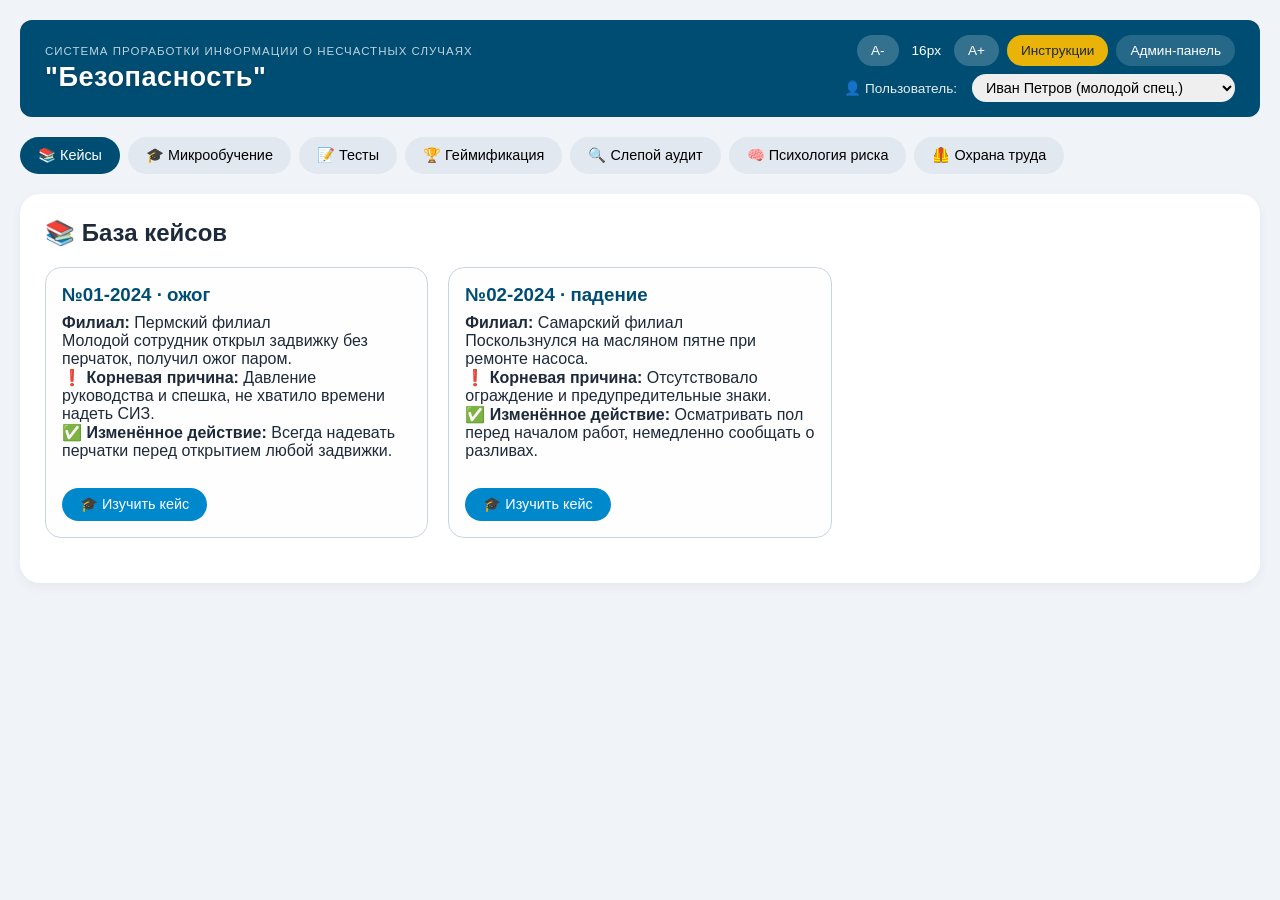
==== 1 прототип.html @ bc88277e "Add files via upload" ====
<!DOCTYPE html>
<html lang="ru">
	<head>
		<meta charset="UTF-8">
			<meta name="viewport" content="width=device-width, initial-scale=1.0">
				<title>Система проработки информации о несчастных случаях "Безопасность"</title>
				<script src="https://cdn.jsdelivr.net/npm/qrcode@1.5.1/build/qrcode.min.js"></script>
				<link rel="stylesheet" href="ot-styles.css">
					<style>
						* { margin: 0; padding: 0; box-sizing: border-box; }
						body { font-family: 'Segoe UI', Roboto, sans-serif; background: #f0f4f8; color: #1e2a3a; }
						.app-container { max-width: 1400px; margin: 0 auto; padding: 20px; }
						header { display: flex; justify-content: space-between; align-items: center; background: #004d73; color: white; padding: 15px 25px; border-radius: 12px; margin-bottom: 20px; flex-wrap: wrap; }
                        .user-block { display: flex; align-items: center; gap: 15px; }
						.user-block select { padding: 5px 10px; border-radius: 20px; border: none; font-size: 0.9rem; }
						.tabs { display: flex; gap: 8px; margin-bottom: 20px; flex-wrap: wrap; }
						.tab-btn { background: #e2e8f0; border: none; padding: 10px 18px; border-radius: 40px; font-weight: 500; cursor: pointer; font-size: 0.9rem; transition: all 0.3s ease; }
						.tab-btn:hover { background: #cbd5e1; }
						.tab-btn.active { background: #004d73; color: white; }
						.tab-content { display: none; background: white; padding: 25px; border-radius: 20px; box-shadow: 0 4px 12px rgba(0,0,0,0.05); }
						.tab-content.active { display: block; }
						.cards-grid { display: grid; grid-template-columns: repeat(auto-fill, minmax(320px, 1fr)); gap: 20px; margin-top: 20px; }
						.case-card { border: 1px solid #cbd5e1; border-radius: 16px; padding: 16px; background: #fefefe; position: relative; transition: all 0.2s ease; }
						.case-card:hover { box-shadow: 0 4px 12px rgba(0,0,0,0.08); }
						.case-card h3 { color: #004d73; margin-bottom: 8px; }
						.case-card .badge-status { display: inline-block; font-size: 0.75rem; padding: 2px 10px; border-radius: 20px; margin-left: 8px; }
						.case-card .badge-status.learned { background: #dcfce7; color: #166534; }
						.case-card .badge-status.passed { background: #dbeafe; color: #1e40af; }
						.case-card .badge-status.archived { background: #f3f4f6; color: #6b7280; }
						.btn-primary { background: #0088cc; color: white; border: none; padding: 8px 18px; border-radius: 30px; cursor: pointer; margin-top: 10px; transition: background 0.2s ease; font-size: 0.9rem; }
						.btn-primary:hover { background: #006699; }
						.btn-secondary { background: #6b7280; color: white; border: none; padding: 5px 15px; border-radius: 20px; cursor: pointer; margin-top: 5px; font-size: 0.8rem; }
						.btn-secondary:hover { background: #4b5563; }
						.btn-success { background: #22c55e; color: white; border: none; padding: 8px 18px; border-radius: 30px; cursor: pointer; margin-top: 10px; }
						.btn-success:hover { background: #16a34a; }
						.badge { display: inline-block; background: gold; padding: 4px 12px; border-radius: 20px; margin: 2px; font-size: 0.8rem; font-weight: 500; }
						textarea { width: 100%; margin-top: 10px; padding: 10px; border-radius: 12px; border: 1px solid #cbd5e1; font-family: inherit; resize: vertical; }
						textarea:focus { outline: 2px solid #004d73; border-color: transparent; }
						.timer { font-weight: bold; color: #dc2626; margin-left: 10px; }
						#leaderboard table { width: 100%; border-collapse: collapse; margin-top: 15px; }
						#leaderboard th, #leaderboard td { border: 1px solid #cbd5e1; padding: 10px 12px; text-align: left; }
						#leaderboard th { background: #f1f5f9; font-weight: 600; }
						.toast { position: fixed; bottom: 30px; right: 30px; background: #1e293b; color: white; padding: 14px 24px; border-radius: 30px; opacity: 0; transition: opacity 0.4s ease; z-index: 999; box-shadow: 0 8px 24px rgba(0,0,0,0.2); max-width: 400px; font-size: 0.95rem; }
						.toast.show { opacity: 1; }
						.toast.success { background: #16a34a; }
						.toast.error { background: #dc2626; }
						.qr-canvas { margin: 10px 0; }
						.prize-block { background: linear-gradient(135deg, #fef3c7, #fde68a); padding: 20px; border-radius: 12px; border: 2px solid #f59e0b; margin: 15px 0; text-align: center; }
						.prize-block .emoji-big { font-size: 2.5rem; }
						.prize-block h4 { color: #92400e; margin: 8px 0; }
						.prize-block p { color: #78350f; }
						.report-output { background: #f0fdf4; padding: 20px; border-radius: 12px; border: 2px solid #86efac; margin-top: 15px; }
						.report-output pre { background: #1e293b; color: #e2e8f0; padding: 15px; border-radius: 8px; font-size: 12px; overflow-x: auto; white-space: pre-wrap; font-family: 'Courier New', monospace; }
						.simulation-block { background: #fef2f2; padding: 20px; border-radius: 12px; border: 2px dashed #fca5a5; margin-top: 20px; }
						.simulation-block .scene { background: #e5e7eb; padding: 20px; border-radius: 8px; text-align: center; margin: 10px 0; font-size: 1.5rem; }
						.audit-sample-warning { background: #f3f4f6; padding: 30px; border-radius: 16px; text-align: center; }
						.audit-sample-warning .emoji-big { font-size: 3rem; margin-bottom: 10px; }
						@media print { body { background: white; } .tabs, .user-block, .btn-primary, .btn-secondary, .btn-success { display: none; } }
						@media (max-width: 768px) { .app-container { padding: 10px; } header { flex-direction: column; gap: 10px; text-align: center; } .cards-grid { grid-template-columns: 1fr; } .tabs { justify-content: center; } .tab-btn { font-size: 0.8rem; padding: 8px 12px; } }
					</style>
				</head>
<body>
    <div class="app-container">
        <!-- ШАПКА -->
		<header>
			<div class="logo">
				<span class="subtitle">Система проработки информации о несчастных случаях</span>
				<span class="title-main">"Безопасность"</span>
			</div>
			<div class="header-right">
				<div class="header-controls">
					<button id="fontMinusBtn" class="header-ctrl-btn" title="Уменьшить шрифт">A-</button>
					<span id="fontSizeDisplay" class="font-display">16px</span>
					<button id="fontPlusBtn" class="header-ctrl-btn" title="Увеличить шрифт">A+</button>
					<button id="showInstructionsBtn" class="header-ctrl-btn warning" title="Инструкции">Инструкции</button>
					<button id="showAdminBtn" class="header-ctrl-btn admin-btn" title="Админ-панель">Админ-панель</button>
				</div>
				<div class="user-block">
					<label for="user-select">👤 Пользователь:</label>
					<select id="user-select">
						<option value="user1">Иван Петров (молодой спец.)</option>
						<option value="user2">Ольга Семёнова (молодой спец.)</option>
						<option value="mentor1">Алексей Иванович (наставник)</option>
						<option value="manager1">Сергей Павлович (руководитель)</option>
					</select>
				</div>
			</div>
		</header>

        <!-- НАВИГАЦИЯ -->
        <nav class="tabs">
            <button class="tab-btn active" data-tab="cases">📚 Кейсы</button>
            <button class="tab-btn" data-tab="microtrain">🎓 Микрообучение</button>
            <button class="tab-btn" data-tab="tests">📝 Тесты</button>
            <button class="tab-btn" data-tab="gamification">🏆 Геймификация</button>
            <button class="tab-btn" data-tab="audit">🔍 Слепой аудит</button>
            <button class="tab-btn" data-tab="psychology">🧠 Психология риска</button>
            <button class="tab-btn" data-tab="mentor" id="mentor-tab-btn" style="display:none;">👥 Наставник</button>
            <button class="tab-btn" data-tab="manager" id="manager-tab-btn" style="display:none;">📊 Руководитель</button>
			<button class="tab-btn" data-tab="ohrana-truda">🦺 Охрана труда</button>
        </nav>

        <!-- ОСНОВНОЙ КОНТЕНТ -->
		<!-- ================= ВКЛАДКА "ОХРАНА ТРУДА" ================= -->
		<div id="ohrana-truda-tab" class="tab-content">

			<!-- Панель пользователя (экзамен/тест) -->
			<div id="ot-userPanel">
				<div class="ot-card">
					<div class="ot-flex">
						<div class="ot-mode-tab active" data-mode="exam">ЭКЗАМЕН</div>
						<div class="ot-mode-tab" data-mode="test">ТЕСТ (Обучение)</div>
					</div>

					<!-- Режим ЭКЗАМЕН -->
					<div id="ot-examMode">
						<div id="ot-loginForm" style="background:#eff6ff;border-radius:24px;padding:24px;">
							<h3>Введите данные для экзамена</h3>
							<div class="ot-flex">
								<input type="text" id="ot-userSurname" placeholder="Фамилия">
									<input type="text" id="ot-userName" placeholder="Имя">
										<input type="text" id="ot-userPatronymic" placeholder="Отчество">
                    </div>
							<div class="ot-flex">
								<input type="text" id="ot-userBranch" placeholder="Филиал" style="flex:1;">
									<input type="text" id="ot-userRegion" placeholder="Район" style="flex:1;">
                    </div>
							<input type="text" id="ot-userPosition" placeholder="Должность">
								<button id="ot-startExamBtn" class="btn-green">Начать экзамен</button>
							</div>
						<div id="ot-examArea" style="display:none;">
							<div class="ot-stats-card">
								<span>
									<strong id="ot-displayFullName"></strong> — <span id="ot-displayPosition"></span><br>
										<small id="ot-displayBranchRegion"></small>
								</span>
								<button id="ot-logoutBtn" class="btn-red">Выйти</button>
							</div>
							<div class="ot-stats-card">
								<span>
									Отвечено: <span id="ot-answeredCount">0</span> / <span id="ot-totalExamQuestions">0</span>
								</span>
								<span>
									Прогресс: <span id="ot-progressPercent">0</span>%
								</span>
							</div>
							<div class="ot-progress-container">
								<div class="ot-progress-bar" id="ot-examProgressBar"></div>
							</div>
							<div id="ot-examContainer"></div>
							<div id="ot-examResult" style="display:none;"></div>
							<button id="ot-submitExamBtn" class="btn-green" style="width:100%;margin-top:20px;">Завершить и проверить</button>
						</div>
					</div>

					<!-- Режим ТЕСТ -->
					<div id="ot-testMode" style="display:none;">
						<div style="background:#f0fdf4;border-radius:24px;padding:24px;">
							<h3>Настройки теста</h3>
							<div class="ot-flex">
								<select id="ot-testCategorySelect">
									<option value="all">Все категории</option>
									<option value="general">Организация охраны труда</option>
									<option value="first_aid">Первая помощь</option>
									<option value="electric">Электробезопасность</option>
									<option value="fire">Пожарная безопасность</option>
									<option value="height">Работа на высоте</option>
									<option value="work">Безопасность работ</option>
								</select>
								<select id="ot-testCountSelect">
									<option value="5">5</option>
									<option value="10" selected="">10</option>
									<option value="20">20</option>
									<option value="30">30</option>
								</select>
								<button id="ot-startTestBtn" class="btn-green">Начать тест</button>
								<button id="ot-refreshTestBtn" class="btn-yellow" style="display:none;">Новые вопросы</button>
							</div>
						</div>
						<div id="ot-testArea" style="display:none;">
							<div class="ot-stats-card">
								<span>
									Отвечено: <span id="ot-testAnsweredCount">0</span> / <span id="ot-testTotalCount">0</span>
								</span>
								<span>
									Прогресс: <span id="ot-testProgressPercent">0</span>%
								</span>
							</div>
							<div class="ot-progress-container">
								<div class="ot-progress-bar" id="ot-testProgressBar"></div>
							</div>
							<div id="ot-testContainer"></div>
							<div id="ot-testResult" style="display:none;"></div>
							<button id="ot-submitTestBtn" class="btn-green">Завершить и показать ответы</button>
						</div>
					</div>
				</div>
			</div>

			<!-- Админ-панель (скрыта по умолчанию) -->
			<div id="ot-adminPanel" style="display:none;">
				<div class="ot-card">
					<div style="display:flex;justify-content:space-between;flex-wrap:wrap;margin-bottom:24px;">
						<h2>Админ-панель</h2>
						<div class="ot-flex">
							<span id="ot-userRoleDisplay" class="badge"></span>
							<button id="ot-exitAdminBtn" class="btn-red">Выйти</button>
						</div>
					</div>

					<!-- Управление пользователями -->
					<div class="ot-collapsible-panel">
						<div class="ot-collapsible-header" id="ot-usersPanelHeader">
							<span>Управление пользователями</span>
							<span>▼</span>
						</div>
						<div class="ot-collapsible-content">
							<div class="ot-flex">
								<button id="ot-showSystemUsersBtn" class="btn-purple">Пользователи</button>
								<button id="ot-showEmployeesDataBtn" class="btn-purple">Данные сотрудников</button>
							</div>
							<div id="ot-systemUsersContainer" style="margin-top:20px;"></div>
							<div id="ot-employeesDataContainer" style="display:none;">
								<div class="ot-flex">
									<label>
										<input type="checkbox" id="ot-showDismissedCheckbox"> Показывать уволенных
									</label>
									<input type="text" id="ot-searchEmployeeInput" placeholder="Поиск" style="flex:1;">
                        </div>
								<div id="ot-employeesTableContainer"></div>
								<div id="ot-selectedActions" style="display:none;margin-top:16px;padding:16px;background:#f8fafc;border-radius:20px;">
									<p>
										Выбрано: <strong>
											<span id="ot-selectedCount">0</span>
										</strong>
									</p>
									<div class="ot-flex">
										<button id="ot-exportSelectedBtn" class="btn-green">Excel</button>
										<button id="ot-deleteSelectedBtn" class="btn-red">Удалить</button>
										<button id="ot-clearSelectionBtn" class="btn-purple">Снять</button>
									</div>
								</div>
							</div>
						</div>
					</div>

					<!-- Права доступа -->
					<div id="ot-rightsManagementPanel" class="ot-collapsible-panel" style="display:none;">
						<div class="ot-collapsible-header" id="ot-rightsHeader">
							<span>Управление правами</span>
							<span>▼</span>
						</div>
						<div class="ot-collapsible-content">
							<div id="ot-rightsEditorContainer"></div>
							<button id="ot-saveRightsBtn" class="btn-purple">Сохранить права</button>
						</div>
					</div>

					<!-- Инструкции -->
					<div class="ot-collapsible-panel">
						<div class="ot-collapsible-header" id="ot-instructionsAdminHeader">
							<span>Управление инструкциями</span>
							<span>▼</span>
						</div>
						<div class="ot-collapsible-content">
							<input type="text" id="ot-adminInstructionsSearch" placeholder="Поиск по инструкциям" style="margin-bottom:16px;">
								<div id="ot-instructionsAdminList"></div>
								<hr>
									<h4>Добавить инструкцию</h4>
									<select id="ot-instructionCategorySelect">
										<option value="general">Организация охраны труда</option>
										<option value="first_aid">Первая помощь</option>
										<option value="electric">Электробезопасность</option>
										<option value="fire">Пожарная безопасность</option>
										<option value="height">Работа на высоте</option>
										<option value="work">Безопасность работ</option>
										<option value="all">Общие</option>
									</select>
									<input type="text" id="ot-instructionTitle" placeholder="Заголовок">
										<textarea id="ot-instructionContent" rows="4" placeholder="Текст инструкции"></textarea>
										<button id="ot-addInstructionBtn" class="btn-green">Добавить</button>
									</div>
					</div>

					<!-- Статистика -->
					<div style="display:flex;gap:30px;flex-wrap:wrap;margin-bottom:30px;">
						<div style="flex:1;text-align:center;">
							<strong>Проходной балл</strong>
							<br>
								<span id="ot-passRateValue" style="font-size:28px;font-weight:800;">70%</span>
								<input type="range" id="ot-passRateSlider" min="0" max="100" value="70" style="width:100%;margin:10px 0;">
									<svg class="ot-chart-svg" viewBox="0 0 100 100">
										<circle cx="50" cy="50" r="45" fill="none" stroke="#e2e8f0" stroke-width="10"/>
										<circle id="ot-chartCircle" cx="50" cy="50" r="45" fill="none" stroke="#16a34a" stroke-width="10" stroke-dasharray="0 283"/>
										<text x="50" y="50" text-anchor="middle" dominant-baseline="middle" fill="#1e293b" font-weight="bold" font-size="22" transform="rotate(90 50 50)" id="ot-chartPercent">0%</text>
									</svg>
									<div>
										Всего: <strong id="ot-statTotal">0</strong>
									</div>
									<div>
										Средний: <strong id="ot-statAvg">0</strong>%
									</div>
									<div>
										Сдало: <strong id="ot-statPassed">0</strong>
									</div>
									<div>
										Не сдало: <strong id="ot-statFailed">0</strong>
									</div>
								</div>
						<div style="flex:2;">
							<h4>Топ-10 сложных вопросов</h4>
							<div id="ot-topErrorsList" class="top-errors-list"></div>
						</div>
					</div>

					<!-- Категории -->
					<div style="background:#e0e7ff;border-radius:24px;padding:20px;margin-bottom:24px;">
						<h3>Настройка категорий</h3>
						<div class="ot-category-row">
							<label>Организация охраны труда:</label>
							<input type="number" id="ot-catGeneral" min="0" value="5">
						</div>
						<div class="ot-category-row">
							<label>Первая помощь:</label>
							<input type="number" id="ot-catFirstAid" min="0" value="3">
						</div>
						<div class="ot-category-row">
							<label>Электробезопасность:</label>
							<input type="number" id="ot-catElectric" min="0" value="4">
						</div>
						<div class="ot-category-row">
							<label>Пожарная безопасность:</label>
							<input type="number" id="ot-catFire" min="0" value="3">
						</div>
						<div class="ot-category-row">
							<label>Работа на высоте:</label>
							<input type="number" id="ot-catHeight" min="0" value="3">
						</div>
						<div class="ot-category-row">
							<label>Безопасность работ:</label>
							<input type="number" id="ot-catWork" min="0" value="2">
						</div>
						<div id="ot-categoryTotal" style="margin:16px 0;font-weight:bold;">Сумма: 20</div>
						<div class="ot-flex">
							<button id="ot-applyCategoryConfigBtn" class="btn-green">Применить настройки</button>
							<button id="ot-randomCategoriesBtn" class="btn-yellow">Случайные числа</button>
						</div>
					</div>

					<!-- Банк вопросов -->
					<div style="display:flex;justify-content:space-between;flex-wrap:wrap;margin-bottom:16px;">
						<h3>Банк вопросов</h3>
						<div>
							<strong id="ot-totalBankCount">0</strong> вопросов <button id="ot-exportQuestionsWordBtn" class="btn-purple">Скачать Word</button>
						</div>
					</div>

					<div class="ot-collapsible-panel">
						<div class="ot-collapsible-header" id="ot-addQuestionsHeader">
							<span>Добавить вопросы</span>
							<span>▼</span>
						</div>
						<div class="ot-collapsible-content">
							<div style="display:flex;gap:24px;flex-wrap:wrap;">
								<div style="flex:1;">
									<h4>Массовый импорт</h4>
									<textarea id="ot-bulkImportText" rows="6" placeholder="[общая] 1. Вопрос&#10;- Вариант 1&#10;- *Правильный"></textarea>
									<button id="ot-bulkImportBtn" class="btn-green">Импорт</button>
									<button id="ot-clearAllBtn" class="btn-red">Очистить всё</button>
								</div>
								<div style="flex:1;background:#f8fafc;padding:16px;border-radius:20px;">
									<strong>Шаблон:</strong>
									<pre>
										[общая] 1. Вопрос
										- Вариант 1
										- *Правильный
									</pre>
								</div>
							</div>
							<hr>
								<h4>Ручное добавление</h4>
								<select id="ot-questionCategorySelect">
									<option value="general">Организация охраны труда</option>
									<option value="first_aid">Первая помощь</option>
									<option value="electric">Электробезопасность</option>
									<option value="fire">Пожарная</option>
									<option value="height">Высота</option>
									<option value="work">Безопасность</option>
								</select>
								<div class="ot-flex">
									<label>
										<input type="radio" name="ot-qtype" value="single" checked=""> Одиночный
									</label>
									<label>
										<input type="radio" name="ot-qtype" value="multiple"> Множественный
									</label>
								</div>
								<input type="text" id="ot-newQuestionText" placeholder="Текст вопроса">
									<input type="text" id="ot-newQuestionExplanation" placeholder="Пояснение">
										<div class="ot-flex">
											<input type="text" id="ot-newQuestionImageUrl" placeholder="URL изображения" style="flex:2;">
												<input type="file" id="ot-newQuestionImageFile" accept="image/jpeg,image/jpg,image/png" style="flex:1;padding:8px;">
                    </div>
										<div id="ot-newImagePreview"></div>
										<div id="ot-answersContainer">
											<div class="ot-answer-row">
												<input type="text" class="ot-answer-input" placeholder="Вариант ответа">
													<label>
														<input type="checkbox" class="ot-correct-check"> Правильный
													</label>
												</div>
										</div>
										<button id="ot-addAnswerBtn" class="btn-purple">Добавить вариант</button>
										<button id="ot-saveQuestionBtn" class="btn-green">Сохранить</button>
									</div>
					</div>

					<input type="text" id="ot-searchQuestionsInput" placeholder="Поиск по вопросам" style="margin:20px 0;">
						<div id="ot-questionsListAdmin" style="max-height:500px;overflow-y:auto;"></div>
						<div class="ot-flex" style="margin-top:20px;background:#f8fafc;padding:16px;border-radius:20px;">
							<button id="ot-applySelectedBtn" class="btn-green">Применить выбранные</button>
							<button id="ot-clearAllSelectedBtn" class="btn-red">Снять выделение</button>
							<span id="ot-selectedCountDisplay" style="display:none;"></span>
						</div>
					</div>
			</div>

		</div>
		<!-- ================= КОНЕЦ ВКЛАДКИ "ОХРАНА ТРУДА" ================= -->
		<main>
            <!-- Вкладка Кейсы -->
            <div id="cases-tab" class="tab-content active">
                <h2>📚 База кейсов</h2>
                <div id="cases-list">Загрузка...</div>
                <div id="revision-needed" style="margin-top:20px;"></div>
            </div>

            <!-- Вкладка Микрообучение -->
            <div id="microtrain-tab" class="tab-content">
                <h2>🎓 Микрообучение (15 минут) <span id="timer-display" class="timer"></span></h2>
                <div id="training-case"></div>
                <button id="mark-learned" class="btn-success">✅ Я усвоил этот кейс</button>
                <div id="training-message"></div>
            </div>

            <!-- Вкладка Тесты -->
            <div id="tests-tab" class="tab-content">
                <h2>📝 Тест по кейсу</h2>
                <div id="test-container">Сначала изучите кейс в микрообучении.</div>
            </div>

            <!-- Вкладка Геймификация -->
            <div id="gamification-tab" class="tab-content">
                <h2>🏆 Рейтинг подразделений</h2>
                <div id="leaderboard"></div>
                <div id="quarterly-prize"></div>
                <h3>Мои бейджи</h3>
                <div id="my-badges"></div>
                <h3>Конкурс «Ошибка месяца»</h3>
                <textarea id="error-report" placeholder="Опишите опасную ситуацию анонимно..."></textarea>
                <button id="submit-error" class="btn-primary">Отправить (500 руб.)</button>
                <h4>Последние сообщения</h4>
                <div id="error-list"></div>
            </div>

            <!-- Вкладка Слепой аудит -->
            <div id="audit-tab" class="tab-content">
                <h2>🔍 Слепой аудит (без предупреждения)</h2>
                <div id="audit-questions"></div>
                <button id="submit-audit" class="btn-primary">Отправить ответы</button>
                <div id="audit-result"></div>
                <div id="report-output"></div>
            </div>

            <!-- Вкладка Психология риска -->
            <div id="psychology-tab" class="tab-content">
                <h2>🧠 Опросник «Психология риска»</h2>
                <div id="psych-questions"></div>
                <button id="submit-psych" class="btn-primary">Отправить</button>
                <div id="psych-result"></div>
            </div>

            <!-- Вкладка Наставник -->
            <div id="mentor-tab" class="tab-content">
                <h2>👥 Мои подопечные (макс. 3)</h2>
                <div id="mentor-podopechnye"></div>
                <h3>Шаблон беседы</h3>
                <div id="mentor-conversation"></div>
            </div>

            <!-- Вкладка Руководитель -->
            <div id="manager-tab" class="tab-content">
                <h2>📊 Индекс качества проработки НС</h2>
                <div id="manager-dashboard"></div>
                <button id="generate-report-btn" class="btn-primary" style="margin-top:15px;">📄 Сформировать отчёт техдиректору</button>
                <div id="report-output-manager"></div>
            </div>
        </main>
    </div>

    <!-- TOAST УВЕДОМЛЕНИЯ -->
    <div id="toast" class="toast"></div>

    <script>
        // ============================================================
        // 1. ДАННЫЕ
        // ============================================================

        function defaultUsers() {
            return {
                user1: { id: "user1", name: "Иван Петров", role: "young", department: "Пермский филиал", badges: [] },
                user2: { id: "user2", name: "Ольга Семёнова", role: "young", department: "Самарский филиал", badges: [] },
                mentor1: { id: "mentor1", name: "Алексей Иванович", role: "mentor", department: "Пермский филиал",
                    podopechnye: ["user1"] },
                manager1: { id: "manager1", name: "Сергей Павлович", role: "manager", department: "Т Плюс", badges: [] }
            };
        }

        function defaultCases() {
            return [
                { id: "case1", number: "01-2024", branch: "Пермский филиал", incidentType: "ожог",
                    description: "Молодой сотрудник открыл задвижку без перчаток, получил ожог паром.",
                    rootCause: "Давление руководства и спешка, не хватило времени надеть СИЗ.",
                    changedAction: "Всегда надевать перчатки перед открытием любой задвижки.",
                    age: 22, experienceMonths: 3, archived: false },
                { id: "case2", number: "02-2024", branch: "Самарский филиал", incidentType: "падение",
                    description: "Поскользнулся на масляном пятне при ремонте насоса.",
                    rootCause: "Отсутствовало ограждение и предупредительные знаки.",
                    changedAction: "Осматривать пол перед началом работ, немедленно сообщать о разливах.",
                    age: 27, experienceMonths: 8, archived: false }
            ];
        }

        const questionsByCase = {
            case1: [
                { text: "Какая главная причина ожога?", options: ["Неисправные перчатки", "Давление руководства и спешка",
                        "Отсутствие инструкции"
                    ], correct: 1 },
                { text: "Что нужно сделать перед открытием задвижки?", options: ["Позвать начальника",
                        "Надеть перчатки, даже если торопят", "Работать без СИЗ"
                    ], correct: 1 }
            ],
            case2: [
                { text: "Почему сотрудник упал?", options: ["Не посмотрел под ноги", "Отсутствовали ограждение и знаки",
                        "Скользкая обувь"
                    ], correct: 1 },
                { text: "Что изменяем в работе?", options: ["Осматривать пол и сообщать о разливах", "Ходить медленнее",
                        "Требовать новую обувь"
                    ], correct: 0 }
            ]
        };

        // ============================================================
        // 2. ИНИЦИАЛИЗАЦИЯ
        // ============================================================

        function initData() {
            if (!localStorage.getItem("tplus_users")) localStorage.setItem("tplus_users", JSON.stringify(defaultUsers()));
            if (!localStorage.getItem("tplus_cases")) localStorage.setItem("tplus_cases", JSON.stringify(defaultCases()));
            if (!localStorage.getItem("tplus_training")) localStorage.setItem("tplus_training", "[]");
            if (!localStorage.getItem("tplus_tests")) localStorage.setItem("tplus_tests", "[]");
            if (!localStorage.getItem("tplus_audit")) localStorage.setItem("tplus_audit", "[]");
            if (!localStorage.getItem("tplus_psych")) localStorage.setItem("tplus_psych", "[]");
            if (!localStorage.getItem("tplus_errors")) localStorage.setItem("tplus_errors", "[]");
            if (!localStorage.getItem("tplus_current_user")) localStorage.setItem("tplus_current_user", "user1");
        }
        initData();

        // ============================================================
        // 3. ВСПОМОГАТЕЛЬНЫЕ ФУНКЦИИ
        // ============================================================

        function getUsers() { return JSON.parse(localStorage.getItem("tplus_users")); }

        function getCases() { return JSON.parse(localStorage.getItem("tplus_cases")); }

        function getCurrentUserId() { return localStorage.getItem("tplus_current_user"); }

        function getCurrentUser() { return getUsers()[getCurrentUserId()]; }

        function saveUsers(users) { localStorage.setItem("tplus_users", JSON.stringify(users)); }

        function getUserById(id) { return getUsers()[id]; }

        function getTrainingResults() { return JSON.parse(localStorage.getItem("tplus_training")); }

        function addTraining(caseId, userId, siteDiff) {
            const arr = getTrainingResults();
            arr.push({ caseId, userId, date: new Date().toISOString(), siteDiff });
            localStorage.setItem("tplus_training", JSON.stringify(arr));
        }

        function hasTraining(caseId, userId) {
            return getTrainingResults().some(r => r.caseId === caseId && r.userId === userId);
        }

        function getTestResults() { return JSON.parse(localStorage.getItem("tplus_tests")); }

        function addTestResult(caseId, userId, score, passed) {
            const arr = getTestResults();
            arr.push({ caseId, userId, score, passed, date: new Date().toISOString() });
            localStorage.setItem("tplus_tests", JSON.stringify(arr));
        }

        function hasPassedTest(caseId, userId, minScore = 85) {
            return getTestResults().some(r => r.caseId === caseId && r.userId === userId && r.passed && r.score >= minScore);
        }

        function getTestHistoryForCase(caseId, userId) {
            return getTestResults().filter(r => r.caseId === caseId && r.userId === userId).sort((a, b) => new Date(b.date) -
		new Date(a.date));
		}

		function daysSince(dateStr) {
		return Math.floor((new Date() - new Date(dateStr)) / (1000 * 60 * 60 * 24));
		}

		function showToast(msg, type = '') {
		const toast = document.getElementById("toast");
		toast.textContent = msg;
		toast.className = 'toast' + (type ? ' ' + type : '');
		setTimeout(() => toast.classList.add('show'), 50);
		setTimeout(() => toast.classList.remove('show'), 3000);
		}

		function awardBadge(userId, badgeName) {
		const users = getUsers();
		if (!users[userId]) return;
		if (!users[userId].badges) users[userId].badges = [];
		if (!users[userId].badges.includes(badgeName)) {
		users[userId].badges.push(badgeName);
		saveUsers(users);
		if (userId === getCurrentUserId()) renderMyBadges();
		showToast("🏅 Получен бейдж: " + badgeName, 'success');
		}
		}

		// ============================================================
		// 4. АРХИВАЦИЯ
		// ============================================================

		function archiveCase(caseId) {
		if (!confirm("📦 Архивировать этот кейс? Он станет недоступен для изучения.")) return;
		const cases = getCases();
		const caseIndex = cases.findIndex(c => c.id === caseId);
		if (caseIndex !== -1) {
		cases[caseIndex].archived = true;
		cases[caseIndex].archivedDate = new Date().toISOString();
		localStorage.setItem("tplus_cases", JSON.stringify(cases));
		renderCases();
		showToast("📦 Кейс архивирован!", 'success');
		}
		}

		// ============================================================
		// 5. ГЕЙМИФИКАЦИЯ
		// ============================================================

		function renderLeaderboard() {
		const users = getUsers();
		const cases = getCases();
		const testResults = getTestResults();
		let branchScores = {};

		Object.values(users).forEach(u => {
		if (u.role === 'young') {
		if (!branchScores[u.department]) branchScores[u.department] = { total: 0, count: 0 };
		testResults.filter(r => r.userId === u.id).forEach(r => {
		branchScores[u.department].total += r.score;
		branchScores[u.department].count++;
		});
		}
		});

		let sorted = Object.entries(branchScores).map(([branch, data]) => ({
		branch,
		avg: data.count ? data.total / data.count : 0
		})).sort((a, b) => b.avg - a.avg);

		let html = '<table><tr><th>Подразделение</th><th>Средний балл тестов</th></tr>';
            sorted.forEach(b => {
                const status = b.avg >= 80 ? '🟢' : b.avg >= 60 ? '🟡' : '🔴';
                html += `<tr><td>${status} ${b.branch}</td><td>${b.avg.toFixed(1)}%</td></tr>`;
            });
            html += '</table>';
            document.getElementById("leaderboard").innerHTML = html || '<p>Нет данных</p>';
		}

		function renderMyBadges() {
		const user = getCurrentUser();
		if (!user) return;
		const badges = user.badges || [];
		const badgesHtml = badges.map(b => `<span class="badge">🏅 ${b}</span>`).join("");
		const el = document.getElementById("my-badges");
		if (el) el.innerHTML = badgesHtml || "Пока нет бейджей. Учитесь и побеждайте!";
		}

		function renderQuarterlyPrize() {
		const container = document.getElementById("quarterly-prize");
		if (!container) return;

		const users = getUsers();
		const youngUsers = Object.values(users).filter(u => u.role === 'young');
		const testResults = getTestResults();

		let bestUser = null;
		let bestScore = 0;

		youngUsers.forEach(u => {
		const userTests = testResults.filter(t => t.userId === u.id);
		const avg = userTests.length ? userTests.reduce((s, t) => s + t.score, 0) / userTests.length : 0;
		if (avg > bestScore) {
		bestScore = avg;
		bestUser = u;
		}
		});

		if (bestUser && bestScore > 0) {
                container.innerHTML = `
                    <div class="prize-block">
                        <div class="emoji-big">🏆</div>
                        <h4>ПРИЗ КВАРТАЛА</h4>
                        <p>👤 <strong>${bestUser.name}</strong></p>
                        <p>📊 Средний балл тестов: <strong>${bestScore.toFixed(1)}%</strong></p>
                        <p style="color:#92400e;">🎁 Награда: <strong>сертификат</strong> на 500 рублей</p>
                    </div>
                `;
            } else {
                container.innerHTML = `<p style="color:#6b7280;">Нет данных для определения победителя.</p>`;
            }
        }

        function renderErrorReports() {
            const errors = JSON.parse(localStorage.getItem("tplus_errors"));
            const list = document.getElementById("error-list");
            if (errors.length === 0) { list.innerHTML = "<p style='color:#6b7280;'>Нет сообщений</p>"; return; }
            list.innerHTML = errors.slice(-5).map((e, i) =>
                `<p>${i + 1}. ${e.text} <small style="color:#9ca3af;">(анонимно)</small></p>`
            ).join('');
        }

        function renderGamification() {
            renderLeaderboard();
            renderMyBadges();
            renderErrorReports();
            renderQuarterlyPrize();
        }

        // ============================================================
        // 6. КЕЙСЫ (С АРХИВАЦИЕЙ)
        // ============================================================

        function renderCases() {
            const container = document.getElementById("cases-list");
            const cases = getCases();
            const activeCases = cases.filter(c => !c.archived);
            const user = getCurrentUser();

            if (!activeCases.length) {
                container.innerHTML =
                `<div style="text-align:center;padding:40px;color:#6b7280;">📦 Все кейсы архивированы. Отличная работа!</div>`;
                return;
            }

            container.innerHTML = `<div class="cards-grid">` + activeCases.map(c => {
                const trained = hasTraining(c.id, user.id);
                const passed = hasPassedTest(c.id, user.id, 85);
                const isManager = user.role === 'manager' || user.role === 'mentor1';

                return `
                    <div class="case-card">
                        <h3>№${c.number} · ${c.incidentType}</h3>
                        <p><strong>Филиал:</strong> ${c.branch}</p>
                        <p>${c.description}</p>
                        <p><strong>❗ Корневая причина:</strong> ${c.rootCause}</p>
                        <p><strong>✅ Изменённое действие:</strong> ${c.changedAction}</p>
                        ${trained ? '<span class="badge-status learned">✓ Изучен</span>' : ''}
                        ${passed ? '<span class="badge-status passed">✓ Тест сдан</span>' : ''}
                        <br>
                        <button class="train-btn btn-primary" data-id="${c.id}">🎓 Изучить кейс</button>
                        ${isManager ? `
                            <button class="archive-btn btn-secondary" data-id="${c.id}">📦 Архивировать</button>
                        ` : ''}
                    </div>
                `;
            }).join('') + `</div>`;

            document.querySelectorAll(".train-btn").forEach(btn => {
                btn.addEventListener("click", (e) => {
                    const caseId = btn.dataset.id;
                    switchTab("microtrain");
                    loadTrainingCase(caseId);
                });
            });

            document.querySelectorAll(".archive-btn").forEach(btn => {
                btn.addEventListener("click", (e) => {
                    const caseId = btn.dataset.id;
                    archiveCase(caseId);
                });
            });

            renderRevisionNeeded();
        }

        function renderRevisionNeeded() {
            const container = document.getElementById("revision-needed");
            const cases = getCases();
            const userId = getCurrentUserId();
            let needed = [];

            cases.forEach(c => {
                if (c.archived) return;
                const testHistory = getTestHistoryForCase(c.id, userId);
                if (testHistory.length > 0) {
                    const last = testHistory[0];
                    if (last.passed && daysSince(last.date) >= 30) {
                        const countPassed = testHistory.filter(t => t.passed).length;
                        if (countPassed < 2) needed.push(c);
                    }
                }
            });

            if (needed.length) {
                container.innerHTML = `
                    <h3 style="color:#dc2626;">🔄 Требуется повторный тест (прошло 30 дней)</h3>
                    ${needed.map(c => `
                        <p>📌 ${c.number} — <button class="retest-btn btn-primary" data-id="${c.id}">Пройти повторно</button></p>
                    `).join('')}
                `;
                document.querySelectorAll(".retest-btn").forEach(b => b.addEventListener("click", (e) => {
                    const caseId = e.target.dataset.id;
                    switchTab("tests");
                    startTest(caseId);
                }));
            } else {
                container.innerHTML = '';
            }
        }

        // ============================================================
        // 7. МИКРООБУЧЕНИЕ
        // ============================================================

        let timerInterval;
        let currentTrainingCaseId = null;

        function loadTrainingCase(caseId) {
            const c = getCases().find(c => c.id === caseId);
            if (!c) return;

            currentTrainingCaseId = caseId;
            const container = document.getElementById("training-case");
            container.innerHTML = `
                <div class="case-card">
                    <h3>📋 Карточка урока №${c.number}</h3>
                    <p><strong>Филиал:</strong> ${c.branch}</p>
                    <p><strong>Ситуация:</strong> ${c.description}</p>
                    <p><strong>Корневая причина (5 почему):</strong> ${c.rootCause}</p>
                    <p><strong>Одно действие, которое я меняю:</strong> ${c.changedAction}</p>
                    <p><em>✏️ Заполни с наставником отличие твоего участка:</em></p>
                    <textarea id="site-diff" rows="2" placeholder="Например: у нас нет этой задвижки, но есть похожий вентиль..."></textarea>
                    <div id="qr-container" class="qr-canvas"></div>
                    <button id="generate-qr" class="btn-primary">📱 Показать QR-код на видео</button>
                </div>
            `;

            document.getElementById("training-message").innerHTML = '';

            document.getElementById("generate-qr").addEventListener("click", () => {
                const qrContainer = document.getElementById("qr-container");
                qrContainer.innerHTML = '';
                const canvas = document.createElement("canvas");
                QRCode.toCanvas(canvas, `https://tplus-safety.example/video/${caseId}`, { width: 120 }, (err) => {
                    if (err) qrContainer.innerHTML = '<p style="color:red;">Ошибка генерации QR</p>';
                    else qrContainer.appendChild(canvas);
                });
            });

            startTimer(15 * 60);
        }

        function startTimer(seconds) {
            clearInterval(timerInterval);
            const display = document.getElementById("timer-display");
            let remaining = seconds;
            display.textContent = `${Math.floor(remaining / 60)}:${(remaining % 60).toString().padStart(2, '0')}`;
            timerInterval = setInterval(() => {
                remaining--;
                display.textContent = `${Math.floor(remaining / 60)}:${(remaining % 60).toString().padStart(2, '0')}`;
                if (remaining <= 0) {
                    clearInterval(timerInterval);
                    display.textContent = "⏰ Время вышло";
                    showToast("⏰ 15 минут истекли. Можно приступать к тесту.", 'error');
                }
            }, 1000);
        }

        document.getElementById("mark-learned").addEventListener("click", () => {
            const caseId = currentTrainingCaseId;
            if (!caseId) { showToast("Сначала выберите кейс", 'error'); return; }

            const diff = document.getElementById("site-diff")?.value.trim();
            if (!diff) {
                showToast("✏️ Заполните «Отличие моего участка» вместе с наставником!", 'error');
                document.getElementById("site-diff").focus();
                return;
            }

            addTraining(caseId, getCurrentUserId(), diff);
            document.getElementById("training-message").innerHTML = '<p style="color:green;">✅ Обучение отмечено! Теперь можно пройти тест.</p>';
            clearInterval(timerInterval);
            showToast("✅ Обучение завершено! Переходите к тесту.", 'success');
            switchTab("tests");
            startTest(caseId);
        });

        // ============================================================
        // 8. ТЕСТЫ
        // ============================================================

        function startTest(caseId) {
            const questions = questionsByCase[caseId];
            if (!questions) {
                document.getElementById("test-container").innerHTML = "<p>Тест не найден</p>";
                return;
            }

            let html = `<form id="test-form">`;
            questions.forEach((q, idx) => {
                html += `<div style="margin-bottom:16px;">
                    <p><strong>${idx + 1}. ${q.text}</strong></p>
                    ${q.options.map((opt, optIdx) => `
                        <label style="display:block;margin:4px 0;">
                            <input type="radio" name="q${idx}" value="${optIdx}"> ${opt}
                        </label>
                    `).join('')}
                </div><hr>`;
            });
            html += `<button type="submit" class="btn-primary">📝 Отправить тест</button></form>
                     <div id="test-score" style="margin-top:15px;"></div>`;

            document.getElementById("test-container").innerHTML = html;

            document.getElementById("test-form").addEventListener("submit", (e) => {
                e.preventDefault();
                let score = 0;
                questions.forEach((_, idx) => {
                    const selected = document.querySelector(`input[name="q${idx}"]:checked`);
                    if (selected && parseInt(selected.value) === questions[idx].correct) score++;
                });

                const percent = Math.round((score / questions.length) * 100);
                const passed = percent >= 85;
                const userId = getCurrentUserId();

                addTestResult(caseId, userId, percent, passed);

                const resultDiv = document.getElementById("test-score");
                if (passed) {
                    resultDiv.innerHTML = `
                        <div style="background:#dcfce7;padding:15px;border-radius:12px;border:1px solid #86efac;">
                            <strong>✅ Тест сдан!</strong> Ваш результат: ${percent}% (проходной 85%)
                            ${percent === 100 ? ' 🏅 Идеально! Вы получаете бейдж «Хранитель безопасности»!' : ''}
                        </div>
                    `;
                    if (percent === 100) awardBadge(userId, "Хранитель безопасности");
                    renderCases();
                    renderGamification();
                } else {
                    resultDiv.innerHTML = `
                        <div style="background:#fef2f2;padding:15px;border-radius:12px;border:1px solid #fca5a5;">
                            <strong>❌ Тест не сдан.</strong> Ваш результат: ${percent}% (проходной 85%)
                            <br>Пожалуйста, перечитайте карточку и попробуйте снова.
                        </div>
                    `;
                }
            });
        }

        // ============================================================
        // 9. СЛЕПОЙ АУДИТ
        // ============================================================

        function getAuditSample() {
            const users = getUsers();
            const youngUsers = Object.values(users).filter(u => u.role === 'young');
            const sampleSize = Math.max(1, Math.ceil(youngUsers.length * 0.2));
            const shuffled = [...youngUsers].sort(() => 0.5 - Math.random());
            return shuffled.slice(0, sampleSize).map(u => u.id);
        }

        function checkAuditAccess() {
            const sample = getAuditSample();
            const currentUser = getCurrentUser();
            const isSelected = sample.includes(currentUser.id);

            const container = document.getElementById("audit-questions");
            const submitBtn = document.getElementById("submit-audit");

            if (!isSelected) {
                container.innerHTML = `
                    <div class="audit-sample-warning">
                        <div class="emoji-big">🔍</div>
                        <h3>Вы не попали в выборку 20%</h3>
                        <p style="color:#6b7280;">Слепой аудит проводится для 20% молодых сотрудников.<br>
                        Следующий аудит — через квартал.</p>
                        <small style="color:#9ca3af;">Выборка случайная, без предупреждения.</small>
                    </div>
                `;
                submitBtn.style.display = "none";
                return false;
            }
            submitBtn.style.display = "inline-block";
            return true;
        }

        function renderAudit() {
            if (!checkAuditAccess()) return;

            const container = document.getElementById("audit-questions");
            container.innerHTML = `
                <p><strong>1. Найди риск на фото. Что не так?</strong></p>
                <img src="data:image/svg+xml,%3Csvg xmlns='http://www.w3.org/2000/svg' width='200' height='120'%3E%3Crect width='200' height='120' fill='%23ddd'/%3E%3Ctext x='10' y='65' font-size='14' fill='%23000'%3E🛢️ масло на полу%3C/text%3E%3C/svg%3E" style="border:1px solid #ccc;border-radius:8px;display:block;margin:10px 0;">
                <label style="display:block;"><input type="radio" name="audit-q1" value="risk"> ⚠️ Масляное пятно без ограждения</label>
                <label style="display:block;"><input type="radio" name="audit-q1" value="norisk"> ✅ Ничего опасного</label>

                <p style="margin-top:16px;"><strong>2. Назови одно действие, которое ты изменил после обучения?</strong></p>
                <label style="display:block;"><input type="radio" name="audit-q2" value="changed"> ✅ Конкретное (надеваю СИЗ, осматриваю пол)</label>
                <label style="display:block;"><input type="radio" name="audit-q2" value="wrong"> ❌ Просто стал внимательнее</label>

                <p style="margin-top:16px;"><strong>3. Коллега работает без каски. Твоя реакция?</strong></p>
                <label style="display:block;"><input type="radio" name="audit-q3" value="stop"> 🛑 Остановлю и укажу на нарушение</label>
                <label style="display:block;"><input type="radio" name="audit-q3" value="ignore"> 🤷 Промолчу, это его дело</label>

                <div class="simulation-block">
                    <h4>🎭 СИМУЛЯЦИЯ НАРУШЕНИЯ</h4>
                    <p><strong>Ситуация:</strong> Твой коллега работает на высоте без страховочного пояса. Твои действия?</p>
                    <div class="scene">🪜 ⚠️ Работа без страховки!</div>
                    <label style="display:block;"><input type="radio" name="audit-sim" value="stop"> 🛑 Остановлю коллегу и укажу на нарушение</label>
                    <label style="display:block;"><input type="radio" name="audit-sim" value="report"> 📢 Сообщу руководителю</label>
                    <label style="display:block;"><input type="radio" name="audit-sim" value="ignore"> 🤷 Промолчу, это не моё дело</label>
                </div>
            `;

            document.getElementById("audit-result").innerHTML = '';
            document.getElementById("submit-audit").style.display = "inline-block";
        }

        document.getElementById("submit-audit").addEventListener("click", () => {
            const q1 = document.querySelector('input[name="audit-q1"]:checked')?.value;
            const q2 = document.querySelector('input[name="audit-q2"]:checked')?.value;
            const q3 = document.querySelector('input[name="audit-q3"]:checked')?.value;
            const q4 = document.querySelector('input[name="audit-sim"]:checked')?.value;

            if (!q1 || !q2 || !q3 || !q4) {
                showToast("Ответьте на все вопросы, включая симуляцию!", 'error');
                return;
            }

            let correct = 0;
            if (q1 === "risk") correct++;
            if (q2 === "changed") correct++;
            if (q3 === "stop") correct++;
            if (q4 === "stop" || q4 === "report") correct++;

            const percent = Math.round((correct / 4) * 100);
            const passed = percent >= 80;

            document.getElementById("audit-result").innerHTML = `
                <div style="background:${passed ? '#dcfce7' : '#fef2f2'};padding:15px;border-radius:12px;margin-top:15px;border:1px solid ${passed ? '#86efac' : '#fca5a5'};">
                    <h4>${passed ? '✅ Аудит пройден!' : '❌ Аудит не пройден'}</h4>
                    <p>Правильных ответов: ${correct}/4 (${percent}%)</p>
                    <p style="font-size:0.9rem;color:#6b7280;">
                        ${passed ? 'Молодец! Так держать.' : 'Пересмотрите карточки уроков.'}
                        ${q4 === 'stop' ? ' 🏅 Отличная реакция на нарушение коллеги!' : ''}
                    </p>
                </div>
            `;

            if (passed && percent === 100) awardBadge(getCurrentUserId(), "Ликвидатор");
            if (q4 === "stop" || q4 === "report") awardBadge(getCurrentUserId(), "Нашёл риск");

            const audits = JSON.parse(localStorage.getItem("tplus_audit"));
            audits.push({ userId: getCurrentUserId(), score: percent, passed, date: new Date().toISOString() });
            localStorage.setItem("tplus_audit", JSON.stringify(audits));

            renderGamification();
        });

        // ============================================================
        // 10. ПСИХОЛОГИЯ РИСКА
        // ============================================================

        function renderPsychology() {
            const container = document.getElementById("psych-questions");
            container.innerHTML = `
                <p><strong>1. «С тобой лично может произойти такой же НС?»</strong></p>
                <label style="display:block;"><input type="radio" name="psych-q1" value="internal"> ✅ Да, если буду торопиться (внутренний локус)</label>
                <label style="display:block;"><input type="radio" name="psych-q1" value="external"> ❌ Нет, я осторожнее (внешний локус)</label>

                <p style="margin-top:16px;"><strong>2. «Если нарушишь инструкцию, но никто не узнает, и будет быстрее – это нормально?»</strong></p>
                <label style="display:block;"><input type="radio" name="psych-q2" value="internal"> ✅ Нет, безопасность важнее (внутренний локус)</label>
                <label style="display:block;"><input type="radio" name="psych-q2" value="external"> ❌ Вполне (внешний локус)</label>

                <p style="margin-top:16px;"><strong>3. «Что чувствуешь, видя опасную работу коллеги?»</strong></p>
                <label style="display:block;"><input type="radio" name="psych-q3" value="internal"> ✅ Обязан остановить (внутренний локус)</label>
                <label style="display:block;"><input type="radio" name="psych-q3" value="external"> ❌ Это не моё дело (внешний локус)</label>
                <label style="display:block;"><input type="radio" name="psych-q3" value="fear"> 😨 Страх</label>
            `;
            document.getElementById("psych-result").innerHTML = '';
        }

        document.getElementById("submit-psych").addEventListener("click", () => {
            const q1 = document.querySelector('input[name="psych-q1"]:checked')?.value;
            const q2 = document.querySelector('input[name="psych-q2"]:checked')?.value;
            const q3 = document.querySelector('input[name="psych-q3"]:checked')?.value;

            if (!q1 || !q2 || !q3) { showToast("Ответьте на все вопросы", 'error'); return; }

            let internal = 0;
            if (q1 === "internal") internal++;
            if (q2 === "internal") internal++;
            if (q3 === "internal") internal++;

            const percent = Math.round((internal / 3) * 100);
            const resultText = percent >= 80 ? "✅ Высокий уровень личной ответственности" : "ℹ️ Есть над чем работать";

            document.getElementById("psych-result").innerHTML = `
                <div style="background:#f1f5f9;padding:15px;border-radius:12px;margin-top:15px;">
                    <p><strong>Ваш индекс локуса контроля:</strong> ${internal}/3 (${percent}%)</p>
                    <p>${resultText}</p>
                    ${percent >= 80 ? '<p style="color:green;">Целевой показатель достигнут! 🎉</p>' : '<p style="color:#92400e;">Цель: ≥80% внутренний локус контроля</p>'}
                </div>
            `;

            const psychData = JSON.parse(localStorage.getItem("tplus_psych"));
            psychData.push({ userId: getCurrentUserId(), internal, date: new Date().toISOString() });
            localStorage.setItem("tplus_psych", JSON.stringify(psychData));
        });

        // ============================================================
        // 11. НАСТАВНИК
        // ============================================================

        function renderMentorTab() {
            const user = getCurrentUser();
            if (user.role !== 'mentor') return;

            const users = getUsers();
            const podopechnyeIds = user.podopechnye || [];
            const container = document.getElementById("mentor-podopechnye");

            let html = '';
            if (podopechnyeIds.length === 0) {
                html = '<p>Нет подопечных</p>';
            } else {
                podopechnyeIds.forEach(id => {
                    const pod = users[id];
                    if (!pod) return;
                    const tests = getTestResults().filter(r => r.userId === id);
                    const avg = tests.length ? (tests.reduce((s, r) => s + r.score, 0) / tests.length).toFixed(1) :
                    0;
                    const audits = JSON.parse(localStorage.getItem("tplus_audit")).filter(a => a.userId === id);
                    const passedAudits = audits.filter(a => a.passed).length;

                    html += `
                        <div class="case-card">
                            <h4>👤 ${pod.name}</h4>
                            <p><strong>Филиал:</strong> ${pod.department}</p>
                            <p>📊 Средний балл тестов: <strong>${avg}%</strong></p>
                            <p>🔍 Пройдено аудитов: <strong>${passedAudits}</strong></p>
							<p>🏅 Бейджи: ${(pod.badges && pod.badges.length) ? pod.badges.map(b => `🏅${b}`).join(' ') : 'нет'}</p>                        </div>
                    `;
                });
            }
            container.innerHTML = html;

            document.getElementById("mentor-conversation").innerHTML = `
                <div class="case-card">
                    <p><strong>📋 Шаблон беседы:</strong></p>
                    <p style="background:#f1f5f9;padding:12px;border-radius:8px;margin:8px 0;">
                        «Что в твоей работе может привести к такому же НС? Назови 2 отличия твоего участка»
                    </p>
                    <textarea id="mentor-diff" rows="3" placeholder="Запишите ответ подопечного..."></textarea>
                    <button id="save-mentor-diff" class="btn-primary">💾 Сохранить</button>
                </div>
            `;

            document.getElementById("save-mentor-diff").addEventListener("click", () => {
                const text = document.getElementById("mentor-diff").value.trim();
                if (text) {
                    showToast("✅ Ответ сохранён!", 'success');
                } else {
                    showToast("✏️ Запишите ответ подопечного", 'error');
                }
            });
        }

        // ============================================================
        // 12. РУКОВОДИТЕЛЬ
        // ============================================================

        function getBranchStats() {
            const cases = getCases();
            const branches = [...new Set(cases.map(c => c.branch))];
            const testResults = getTestResults();
            const users = getUsers();

            return branches.map(b => {
                const branchUsers = Object.values(users).filter(u => u.department === b && u.role === 'young');
                let totalScore = 0;
                let count = 0;

                branchUsers.forEach(u => {
                    testResults.filter(r => r.userId === u.id).forEach(r => {
                        totalScore += r.score;
                        count++;
                    });
                });

                const avg = count ? totalScore / count : 0;
                return { name: b, index: avg };
            });
        }

        function renderManagerDashboard() {
            const branches = getBranchStats();
            const container = document.getElementById("manager-dashboard");

            let html = `
                <table>
                    <tr><th>Филиал</th><th>Индекс качества</th><th>Статус</th></tr>
            `;

            branches.forEach(b => {
                const status = b.index >= 80 ? '🟢 ОТЛИЧНО' : b.index >= 60 ? '🟡 ВНИМАНИЕ' : '🔴 КРИТИЧНО';
                html += `<tr><td>${b.name}</td><td>${b.index.toFixed(1)}%</td><td>${status}</td></tr>`;
            });

            const totalAvg = branches.length ? (branches.reduce((s, b) => s + b.index, 0) / branches.length).toFixed(1) :
            0;
            html += `
                <tr style="font-weight:bold;background:#f1f5f9;">
                    <td>📊 ОБЩИЙ ИНДЕКС</td>
                    <td>${totalAvg}%</td>
                    <td>${totalAvg >= 75 ? '✅ ЦЕЛЬ ДОСТИГНУТА' : '⚠️ ТРЕБУЕТСЯ ВНИМАНИЕ'}</td>
                </tr>
            `;
            html += '</table>';

            container.innerHTML = html;
        }

        function generateManagerReport() {
            const branches = getBranchStats();
            let report = "╔════════════════════════════════════════════════════════════╗\n";
            report += "║          ОТЧЁТ ТЕХНИЧЕСКОМУ ДИРЕКТОРУ                      ║\n";
            report += "║   ИНДЕКС КАЧЕСТВА ПРОРАБОТКИ НС ПО ФИЛИАЛАМ               ║\n";
            report += "╚════════════════════════════════════════════════════════════╝\n\n";
            report += `📅 Дата: ${new Date().toLocaleDateString('ru-RU')}\n`;
            report += `⏰ Время: ${new Date().toLocaleTimeString('ru-RU')}\n\n`;
            report += "━".repeat(56) + "\n";
            report += "  ФИЛИАЛ              ИНДЕКС    СТАТУС\n";
            report += "━".repeat(56) + "\n";

            branches.forEach(b => {
                const status = b.index >= 80 ? "🟢 ОТЛИЧНО" : b.index >= 60 ? "🟡 ВНИМАНИЕ" : "🔴 КРИТИЧНО";
                const name = b.name.padEnd(20);
                const index = b.index.toFixed(1).padStart(6) + "%";
                report += `  ${name}  ${index}    ${status}\n`;
            });

            report += "━".repeat(56) + "\n\n";
            const critical = branches.filter(b => b.index < 70);
            if (critical.length > 0) {
                report += `⚠️ ФИЛИАЛЫ С ИНДЕКСОМ <70% (ТРЕБУЕТСЯ ПЕРЕСМОТР):\n`;
                critical.forEach(b => report += `   🔴 ${b.name}\n`);
            } else {
                report += "✅ Все филиалы в зелёной зоне. Система работает эффективно.\n";
            }

            report += "\n" + "━".repeat(56) + "\n";
            const totalAvg = branches.length ? (branches.reduce((s, b) => s + b.index, 0) / branches.length) : 0;
            report += `📊 Общий индекс качества: ${totalAvg.toFixed(1)}%\n`;

            const container = document.getElementById("report-output-manager");
            if (container) {
                container.innerHTML = `
                    <div class="report-output">
                        <div style="display:flex;justify-content:space-between;align-items:center;margin-bottom:10px;">
                            <strong>📄 Отчёт сформирован</strong>
                            <span style="color:green;">✅ Отправлен техдиректору</span>
                        </div>
                        <pre>${report}</pre>
                        <button onclick="window.print()" class="btn-primary" style="margin-top:10px;">🖨️ Распечатать</button>
                    </div>
                `;
                showToast("✅ Отчёт отправлен техническому директору!", 'success');
            }
        }

        document.getElementById("generate-report-btn")?.addEventListener("click", generateManagerReport);

        // ============================================================
        // 13. КОНКУРС «ОШИБКА МЕСЯЦА»
        // ============================================================

        document.getElementById("submit-error").addEventListener("click", () => {
            const text = document.getElementById("error-report").value.trim();
            if (!text) { showToast("✏️ Опишите опасную ситуацию", 'error'); return; }

            const errors = JSON.parse(localStorage.getItem("tplus_errors"));
            errors.push({ text, date: new Date().toISOString() });
            localStorage.setItem("tplus_errors", JSON.stringify(errors));

            document.getElementById("error-report").value = '';
            awardBadge(getCurrentUserId(), "Нашёл риск");
            renderErrorReports();
            showToast("✅ Спасибо! Вы участвуете в конкурсе «Ошибка месяца». Приз 500 руб.", 'success');
        });

        // ============================================================
        // 14. УПРАВЛЕНИЕ ВКЛАДКАМИ (ОБЪЯВЛЯЕМ ДО ВЫЗОВА)
        // ============================================================

        // ОБЪЯВЛЯЕМ ФУНКЦИЮ switchTab ПЕРВОЙ
        function switchTab(tabId) {
            // Скрываем все вкладки
            document.querySelectorAll(".tab-content").forEach(t => t.classList.remove("active"));

            // Убираем активный класс у всех кнопок
            document.querySelectorAll(".tab-btn").forEach(b => b.classList.remove("active"));

            // Показываем нужную вкладку
            const tabContent = document.getElementById(`${tabId}-tab`);
            if (tabContent) tabContent.classList.add("active");

            // Активируем кнопку
            const activeBtn = document.querySelector(`.tab-btn[data-tab="${tabId}"]`);
            if (activeBtn) activeBtn.classList.add("active");

            // Обновляем содержимое вкладок
            switch (tabId) {
                case 'cases':
                    renderCases();
                    break;
                case 'gamification':
                    renderGamification();
                    break;
                case 'audit':
                    renderAudit();
                    break;
                case 'psychology':
                    renderPsychology();
                    break;
                case 'mentor':
                    renderMentorTab();
                    break;
                case 'manager':
                    renderManagerDashboard();
                    break;
                case 'microtrain':
                    // Если нет активного кейса, показываем сообщение
                    if (!currentTrainingCaseId) {
                        document.getElementById("training-case").innerHTML =
                            '<p style="color:#6b7280;">Сначала выберите кейс из базы.</p>';
                    }
                    break;
                case 'tests':
                    // Если нет активного кейса, показываем сообщение
                    if (!currentTrainingCaseId) {
                        document.getElementById("test-container").innerHTML =
                            '<p style="color:#6b7280;">Сначала изучите кейс в микрообучении.</p>';
                    }
                    break;
                default:
                    break;
            }
        }

        function setupTabs() {
            document.querySelectorAll(".tab-btn").forEach(btn => {
                btn.addEventListener("click", () => {
                    const tabId = btn.dataset.tab;
                    switchTab(tabId);
                });
            });
        }

        // ============================================================
        // 15. ПЕРЕКЛЮЧЕНИЕ ПОЛЬЗОВАТЕЛЯ
        // ============================================================

        document.getElementById("user-select").addEventListener("change", (e) => {
            localStorage.setItem("tplus_current_user", e.target.value);
            updateUIForRole();
            switchTab("cases");
            renderGamification();
            showToast(`👤 Переключено на ${getCurrentUser().name}`, 'success');
        });

        function updateUIForRole() {
            const user = getCurrentUser();
            document.getElementById("mentor-tab-btn").style.display = user.role === 'mentor' ? 'inline-block' : 'none';
            document.getElementById("manager-tab-btn").style.display = user.role === 'manager' ? 'inline-block' : 'none';
        }

        // ============================================================
        // 16. ЗАПУСК
        // ============================================================

        // Инициализация
        updateUIForRole();
        renderCases();
        renderGamification();
        renderAudit();
        renderPsychology();
        setupTabs();

        // Открываем вкладку Кейсы
        switchTab("cases");

        console.log("🚀 Т Плюс – Безопасность запущена!");
        console.log("👤 Текущий пользователь:", getCurrentUser().name);
        console.log("📚 Кейсов в базе:", getCases().length);
                console.log("🏅 Бейджей:", getCurrentUser().badges.length);
    </script>
	<!-- Экран входа в админ-панель -->
	<div id="ot-passwordScreen" class="ot-password-screen" style="display:none;">
		<div class="ot-password-card">
			<h2>Вход в админ-панель</h2>
			<input type="text" id="ot-adminLoginInput" placeholder="Логин" style="margin-bottom:12px;">
				<div class="ot-password-wrapper" style="margin-bottom:20px;">
					<input type="password" id="ot-adminPasswordInput" placeholder="Пароль">
						<button type="button" class="ot-toggle-password" onclick="otTogglePasswordVisibility('ot-adminPasswordInput')">👁️</button>
					</div>
				<button id="ot-submitAdminPassword" class="btn-green" style="width:100%;">Войти</button>
				<button id="ot-backToUserBtn" class="btn-red" style="margin-top:12px;width:100%;">Назад</button>
			</div>
	</div>

	<!-- Просмотр изображений -->
	<div id="ot-imageViewer" class="ot-image-modal" style="display:none;" onclick="otCloseImageViewer()">
		<img id="ot-viewerImage" src="">
</div>

	<!-- Окно инструкций -->
	<div id="ot-instructionsModal" style="display:none;position:fixed;top:0;left:0;right:0;bottom:0;background:rgba(0,0,0,0.5);z-index:3000;align-items:center;justify-content:center;">
		<div style="background:white;border-radius:28px;padding:28px;max-width:700px;width:90%;max-height:80vh;overflow-y:auto;position:relative;">
			<button id="ot-closeInstructionsModalBtn">✕</button>
			<h2>Инструкции по категориям</h2>
			<input type="text" id="ot-instructionsSearch" placeholder="Поиск по инструкциям" style="margin-bottom:16px;">
				<div id="ot-instructionsList"></div>
			</div>
	</div>

	<script src="ot-script.js"></script>
</body>
</html>
---- ot-styles.css ----
/* ==================== Шапка сайта ==================== */
.logo .subtitle {
    display: block;
    font-size: 0.72rem;
    text-transform: uppercase;
    letter-spacing: 1px;
    opacity: 0.75;
    margin-bottom: 4px;
    color: #fff;
}
.logo .title-main {
    display: block;
    font-size: 1.7rem;
    font-weight: 800;
    letter-spacing: 0.5px;
    color: #fff;
    text-shadow: 0 1px 4px rgba(0,0,0,0.2);
}
.header-right {
    display: flex;
    flex-direction: column;
    align-items: flex-end;
    gap: 8px;
    margin-left: auto;
}
.header-controls {
    display: flex;
    gap: 8px;
    align-items: center;
    flex-wrap: wrap;
}
.header-ctrl-btn {
    background: rgba(255,255,255,0.2);
    color: white;
    border: none;
    padding: 8px 14px;
    border-radius: 20px;
    cursor: pointer;
    font-size: 0.85rem;
    transition: background 0.2s;
}
.header-ctrl-btn:hover { background: rgba(255,255,255,0.35); }
.header-ctrl-btn.warning { background: #eab308; color: #1e293b; }
.header-ctrl-btn.admin-btn { background: rgba(255,255,255,0.15); }
.font-display { color: white; padding: 0 5px; font-size: 0.85rem; }
.user-block { display: flex; align-items: center; gap: 8px; font-size: 0.85rem; }
.user-block label { color: rgba(255,255,255,0.9); }
.user-block select { padding: 5px 12px; border-radius: 20px; border: none; font-size: 0.85rem; cursor: pointer; }
/* ... дальше остальные стили для вкладки "Охрана труда" — не трогай ... */

.ot-card { background:white; border-radius:28px; padding:24px; margin-bottom:24px; box-shadow:0 4px 20px rgba(0,0,0,0.05); }
/* Обычные поля (текст, select, textarea) */
#ohrana-truda-tab input:not([type="radio"]):not([type="checkbox"]),
#ohrana-truda-tab select,
#ohrana-truda-tab textarea { width:100%; padding:12px 16px; border-radius:40px; border:1px solid #ddd; margin-bottom:10px; font-size:14px; box-sizing:border-box; }
/* Радио и чекбоксы — НЕ растягиваем */
#ohrana-truda-tab input[type="radio"],
#ohrana-truda-tab input[type="checkbox"] { width:auto; margin:0 8px 0 0; padding:0; vertical-align:middle; flex-shrink:0; }
.ot-flex { display:flex; gap:12px; align-items:center; flex-wrap:wrap; margin:16px 0; }
.ot-mode-tab { padding:10px 28px; border-radius:40px; cursor:pointer; background:#e2e8f0; display:inline-block; margin-right:10px; }
.ot-mode-tab.active { background:#2563eb; color:white; }
.ot-exam-question { background:#f8fafc; padding:24px; border-radius:24px; margin-bottom:20px; border:1px solid #ddd; }
.ot-options label { display:flex; align-items:center; gap:10px; background:white; padding:12px 18px; margin:8px 0; border-radius:40px; border:1px solid #ddd; cursor:pointer; transition:background 0.2s; }
.ot-options label:hover { background:#f1f5f9; }
.ot-options label.selected-option { background:#dbeafe; border-color:#3b82f6; }.ot-options label.selected-option { background:#dbeafe; border-color:#3b82f6; border-width:2px; }
.ot-progress-container { background:#e2e8f0; border-radius:40px; height:12px; margin:16px 0; }
.ot-progress-bar { background:#16a34a; height:100%; width:0%; border-radius:40px; }
.ot-stats-card { background:#f8fafc; padding:16px 20px; border-radius:20px; margin:16px 0; display:flex; justify-content:space-between; flex-wrap:wrap; }
.ot-result-percent { font-size:56px; font-weight:800; background:linear-gradient(135deg,#2563eb,#8b5cf6); -webkit-background-clip:text; background-clip:text; color:transparent; margin:16px 0; }
.ot-collapsible-panel { background:#f8fafc; border-radius:24px; margin-bottom:24px; border:1px solid #ddd; }
.ot-collapsible-header { padding:18px 24px; cursor:pointer; background:white; font-weight:700; display:flex; justify-content:space-between; border-radius:24px; }
.ot-collapsible-content { padding:24px; background:white; border-top:1px solid #ddd; display:none; }
.ot-notification { position:fixed; bottom:24px; right:24px; background:#1e293b; color:white; padding:12px 24px; border-radius:60px; z-index:1000; animation:otFadeOut 0.5s 2.5s forwards; }
@keyframes otFadeOut { to { opacity:0; visibility:hidden; } }
.ot-password-screen { position:fixed; top:0; left:0; right:0; bottom:0; background:rgba(0,0,0,0.7); display:flex; align-items:center; justify-content:center; z-index:2000; }
.ot-password-card { background:white; border-radius:32px; padding:32px; width:90%; max-width:360px; text-align:center; }
.ot-chart-svg { width:150px; height:150px; transform:rotate(-90deg); margin:0 auto; display:block; }
.ot-category-row { display:flex; align-items:center; gap:16px; margin-bottom:12px; flex-wrap:wrap; }
.ot-category-row label { width:240px; font-weight:600; }
.ot-category-row input { width:90px; margin:0; }
.ot-answer-row { display:flex; gap:10px; margin-bottom:10px; align-items:center; }
.ot-answer-row input { flex:1; margin:0; }
.ot-multiple-warning { background:#fef3c7; border-left:4px solid #eab308; padding:10px 16px; border-radius:12px; margin-bottom:16px; font-size:13px; color:#92400e; }
.ot-question-item { background:white; border-radius:20px; padding:20px; margin-bottom:16px; border:1px solid #ddd; position:relative; }
.ot-image-modal { position:fixed; top:0; left:0; right:0; bottom:0; background:rgba(0,0,0,0.9); display:flex; align-items:center; justify-content:center; z-index:5000; cursor:pointer; }
.ot-image-modal img { max-width:80%; max-height:80%; object-fit:contain; }
.ot-instruction-detail-modal { position:fixed; top:0; left:0; right:0; bottom:0; background:rgba(0,0,0,0.7); display:flex; align-items:center; justify-content:center; z-index:6000; }
.ot-instruction-detail-content { background:white; border-radius:28px; padding:28px; max-width:700px; width:90%; max-height:80vh; overflow-y:auto; }
.ot-password-wrapper { position:relative; width:100%; }
.ot-password-wrapper input { padding-right:45px; }
.ot-toggle-password { position:absolute; right:15px; top:50%; transform:translateY(-50%); cursor:pointer; background:none; border:none; font-size:18px; padding:0; margin:0; color:#64748b; }
.btn-green { background:#16a34a; color:white; border:none; padding:10px 20px; border-radius:40px; cursor:pointer; margin:4px; }
.btn-red { background:#dc2626; color:white; border:none; padding:10px 20px; border-radius:40px; cursor:pointer; margin:4px; }
.btn-purple { background:#8b5cf6; color:white; border:none; padding:10px 20px; border-radius:40px; cursor:pointer; margin:4px; }
.btn-yellow { background:#eab308; color:#1e293b; border:none; padding:10px 20px; border-radius:40px; cursor:pointer; margin:4px; }
#ohrana-truda-tab .employee-table { width:100%; border-collapse:collapse; }
#ohrana-truda-tab .employee-table th, #ohrana-truda-tab .employee-table td { border:1px solid #000; padding:8px; text-align:left; }
#ohrana-truda-tab .rights-table { width:100%; border-collapse:collapse; }
#ohrana-truda-tab .rights-table th, #ohrana-truda-tab .rights-table td { border:1px solid #ddd; padding:8px; text-align:left; }
#ohrana-truda-tab .rights-table input { width:20px; height:20px; margin:0; }
#ohrana-truda-tab .question-image { max-width:40%; max-height:40vh; margin:10px 0; border-radius:12px; cursor:pointer; }
#ohrana-truda-tab .instruction-card { background:#f8fafc; border-radius:20px; padding:20px; margin-bottom:16px; border-left:4px solid #2563eb; cursor:pointer; transition:0.2s; }
#ohrana-truda-tab .instruction-card:hover { transform:translateX(5px); box-shadow:0 2px 8px rgba(0,0,0,0.1); }
#ohrana-truda-tab .error-item { margin-bottom:16px; }
#ohrana-truda-tab .error-header { display:flex; justify-content:space-between; gap:16px; margin-bottom:6px; flex-wrap:wrap; }
#ohrana-truda-tab .error-question { font-weight:500; flex:1; word-break:break-word; font-size:13px; }
#ohrana-truda-tab .error-bar { height:6px; background:#dc2626; border-radius:6px; }
#ohrana-truda-tab .top-errors-list { max-height:400px; overflow-y:auto; }
/* ==================== Поля внутри модалок ==================== */
.ot-password-card input {
    width: 100%;
    padding: 12px 16px;
    border-radius: 40px;
    border: 1px solid #ddd;
    margin-bottom: 10px;
    font-size: 14px;
    font-family: inherit;
}
.ot-password-card h2 {
    margin-bottom: 20px;
    color: #1e2a3a;
    font-size: 1.4rem;
}
.ot-password-card .btn-green,
.ot-password-card .btn-red {
    width: 100%;
    padding: 12px 20px;
    font-size: 0.95rem;
    margin: 4px 0;
}
.ot-password-wrapper { position: relative; width: 100%; }
.ot-password-wrapper input { padding-right: 45px; }
.ot-toggle-password {
    position: absolute; right: 15px; top: 40%;
    transform: translateY(-50%);
    cursor: pointer; background: none; border: none;
    font-size: 18px; padding: 0; margin: 0; color: #64748b;
}

/* ==================== Окно инструкций ==================== */
#ot-instructionsModal > div {
    background: white;
    border-radius: 28px;
    padding: 28px;
    max-width: 700px;
    width: 90%;
    max-height: 80vh;
    overflow-y: auto;
    box-shadow: 0 20px 60px rgba(0,0,0,0.3);
}
#ot-instructionsModal h2 {
    margin-bottom: 16px;
    color: #1e2a3a;
    font-size: 1.4rem;
}
#ot-instructionsModal input {
    width: 100%;
    padding: 12px 16px;
    border-radius: 40px;
    border: 1px solid #ddd;
    margin-bottom: 16px;
    font-size: 14px;
    font-family: inherit;
}
#ot-instructionsModal #ot-instructionsList > div {
    border: 1px solid #ddd;
    border-radius: 16px;
    padding: 16px 20px;
    margin-bottom: 12px;
    background: #f8fafc;
    transition: 0.2s;
}
#ot-instructionsModal #ot-instructionsList > div:hover {
    background: #eff6ff;
    border-color: #3b82f6;
}
#ot-instructionsModal #ot-instructionsList b {
    display: block;
    color: #1e40af;
    font-size: 1rem;
    margin-bottom: 6px;
}
#ot-instructionsModal #ot-instructionsList div div {
    color: #475569;
    font-size: 0.9rem;
    line-height: 1.4;
}
#ot-closeInstructionsModalBtn {
    float: right;
    font-size: 26px;
    background: none;
    border: none;
    color: #64748b;
    cursor: pointer;
    padding: 0;
    line-height: 1;
    transition: color 0.2s;
}
#ot-closeInstructionsModalBtn:hover { color: #dc2626; }
/* ==================== Бейдж роли в админке ==================== */
#ot-userRoleDisplay {
    display: inline-block;
    background: linear-gradient(135deg, #fbbf24, #f59e0b);
    color: #78350f;
    font-weight: 700;
    font-size: 1rem;
    padding: 8px 18px;
    border-radius: 40px;
    box-shadow: 0 2px 8px rgba(245,158,11,0.4);
    letter-spacing: 0.3px;
}
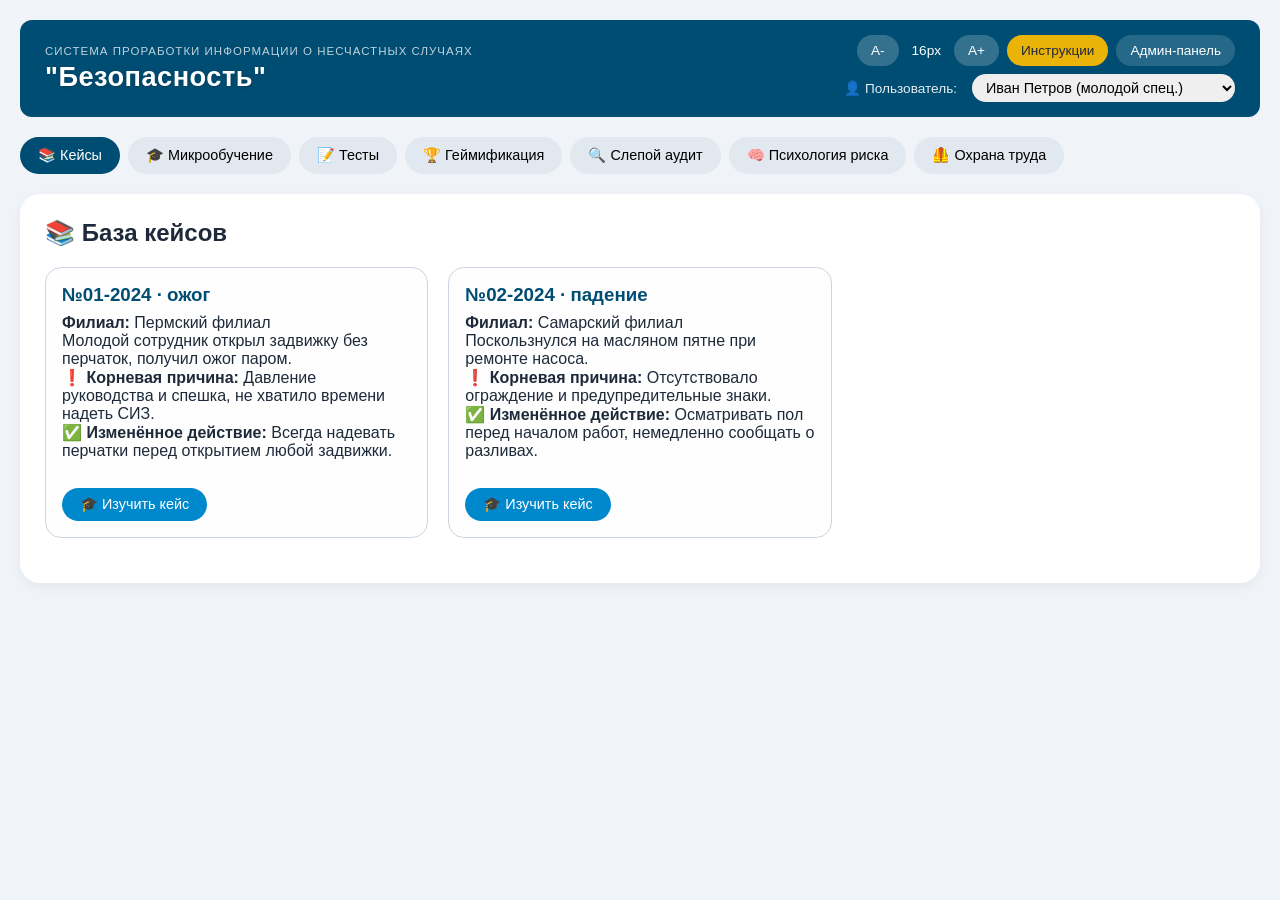
==== commit 77ae9c4f: "Add files via upload" ====
--- a/1 прототип.html
+++ b/1 прототип.html
@@ -361,23 +361,31 @@
 							<span>▼</span>
 						</div>
 						<div class="ot-collapsible-content">
-							<div style="display:flex;gap:24px;flex-wrap:wrap;">
-								<div style="flex:1;">
+							<div style="display:flex;gap:24px;flex-wrap:wrap;align-items:stretch;">
+								<div style="flex:1;min-width:280px;">
 									<h4>Массовый импорт</h4>
-									<textarea id="ot-bulkImportText" rows="6" placeholder="[общая] 1. Вопрос&#10;- Вариант 1&#10;- *Правильный"></textarea>
-									<button id="ot-bulkImportBtn" class="btn-green">Импорт</button>
-									<button id="ot-clearAllBtn" class="btn-red">Очистить всё</button>
+									<textarea id="ot-bulkImportText" rows="6" placeholder="[общая]&#10;1. Вопрос&#10;- Вариант 1&#10;- *Правильный"></textarea>
+									<div style="margin-top:8px;">
+										<button id="ot-bulkImportBtn" class="btn-green">Импорт</button>
+										<button id="ot-clearAllBtn" class="btn-red">Очистить всё</button>
+									</div>
 								</div>
-								<div style="flex:1;background:#f8fafc;padding:16px;border-radius:20px;">
+								<div style="flex:1;min-width:280px;background:#f8fafc;padding:16px;border-radius:20px;box-sizing:border-box;">
 									<strong>Шаблон:</strong>
-									<pre>
-										[общая] 1. Вопрос
+									<pre style="background:#1e293b;color:#e2e8f0;padding:12px;border-radius:10px;font-size:12px;overflow-x:auto;margin-top:8px;line-height:1.5;">
+										[общая]
+										1. Вопрос
 										- Вариант 1
 										- *Правильный
+
+										[первая помощь]
+										2. Ещё вопрос
+										- *Правильный вариант
+										- Неправильный
 									</pre>
 								</div>
 							</div>
-							<hr>
+							<hr style="margin:24px 0 16px;">
 								<h4>Ручное добавление</h4>
 								<select id="ot-questionCategorySelect">
 									<option value="general">Организация охраны труда</option>
--- a/ot-styles.css
+++ b/ot-styles.css
@@ -208,4 +208,50 @@
     border-radius: 40px;
     box-shadow: 0 2px 8px rgba(245,158,11,0.4);
     letter-spacing: 0.3px;
-}+}
+/* ==================== Модалка редактирования вопроса ==================== */
+.ot-edit-modal {
+    position: fixed; top: 0; left: 0; right: 0; bottom: 0;
+    background: rgba(0,0,0,0.6);
+    display: flex; align-items: center; justify-content: center;
+    z-index: 7000;
+}
+.ot-edit-modal-content {
+    background: white; border-radius: 24px;
+    padding: 28px; max-width: 700px; width: 90%;
+    max-height: 85vh; overflow-y: auto;
+    position: relative;
+    box-shadow: 0 20px 60px rgba(0,0,0,0.3);
+}
+.ot-edit-modal-content h3 {
+    margin-bottom: 16px; color: #1e2a3a; font-size: 1.3rem;
+}
+.ot-edit-modal-content label {
+    display: block;
+    margin: 10px 0 4px;
+    font-weight: 600;
+    color: #1e293b;
+    font-size: 0.9rem;
+}
+.ot-edit-modal-content input[type="text"],
+.ot-edit-modal-content textarea,
+.ot-edit-modal-content select {
+    width: 100%;
+    padding: 10px 14px;
+    border-radius: 12px;
+    border: 1px solid #ddd;
+    font-family: inherit;
+    font-size: 14px;
+    box-sizing: border-box;
+    margin-bottom: 6px;
+}
+.ot-edit-modal-content textarea {
+    resize: vertical;
+    min-height: 60px;
+}
+.ot-edit-close {
+    position: absolute; top: 16px; right: 20px;
+    background: none; border: none; font-size: 24px;
+    cursor: pointer; color: #64748b; padding: 0; line-height: 1;
+}
+.ot-edit-close:hover { color: #dc2626; }
